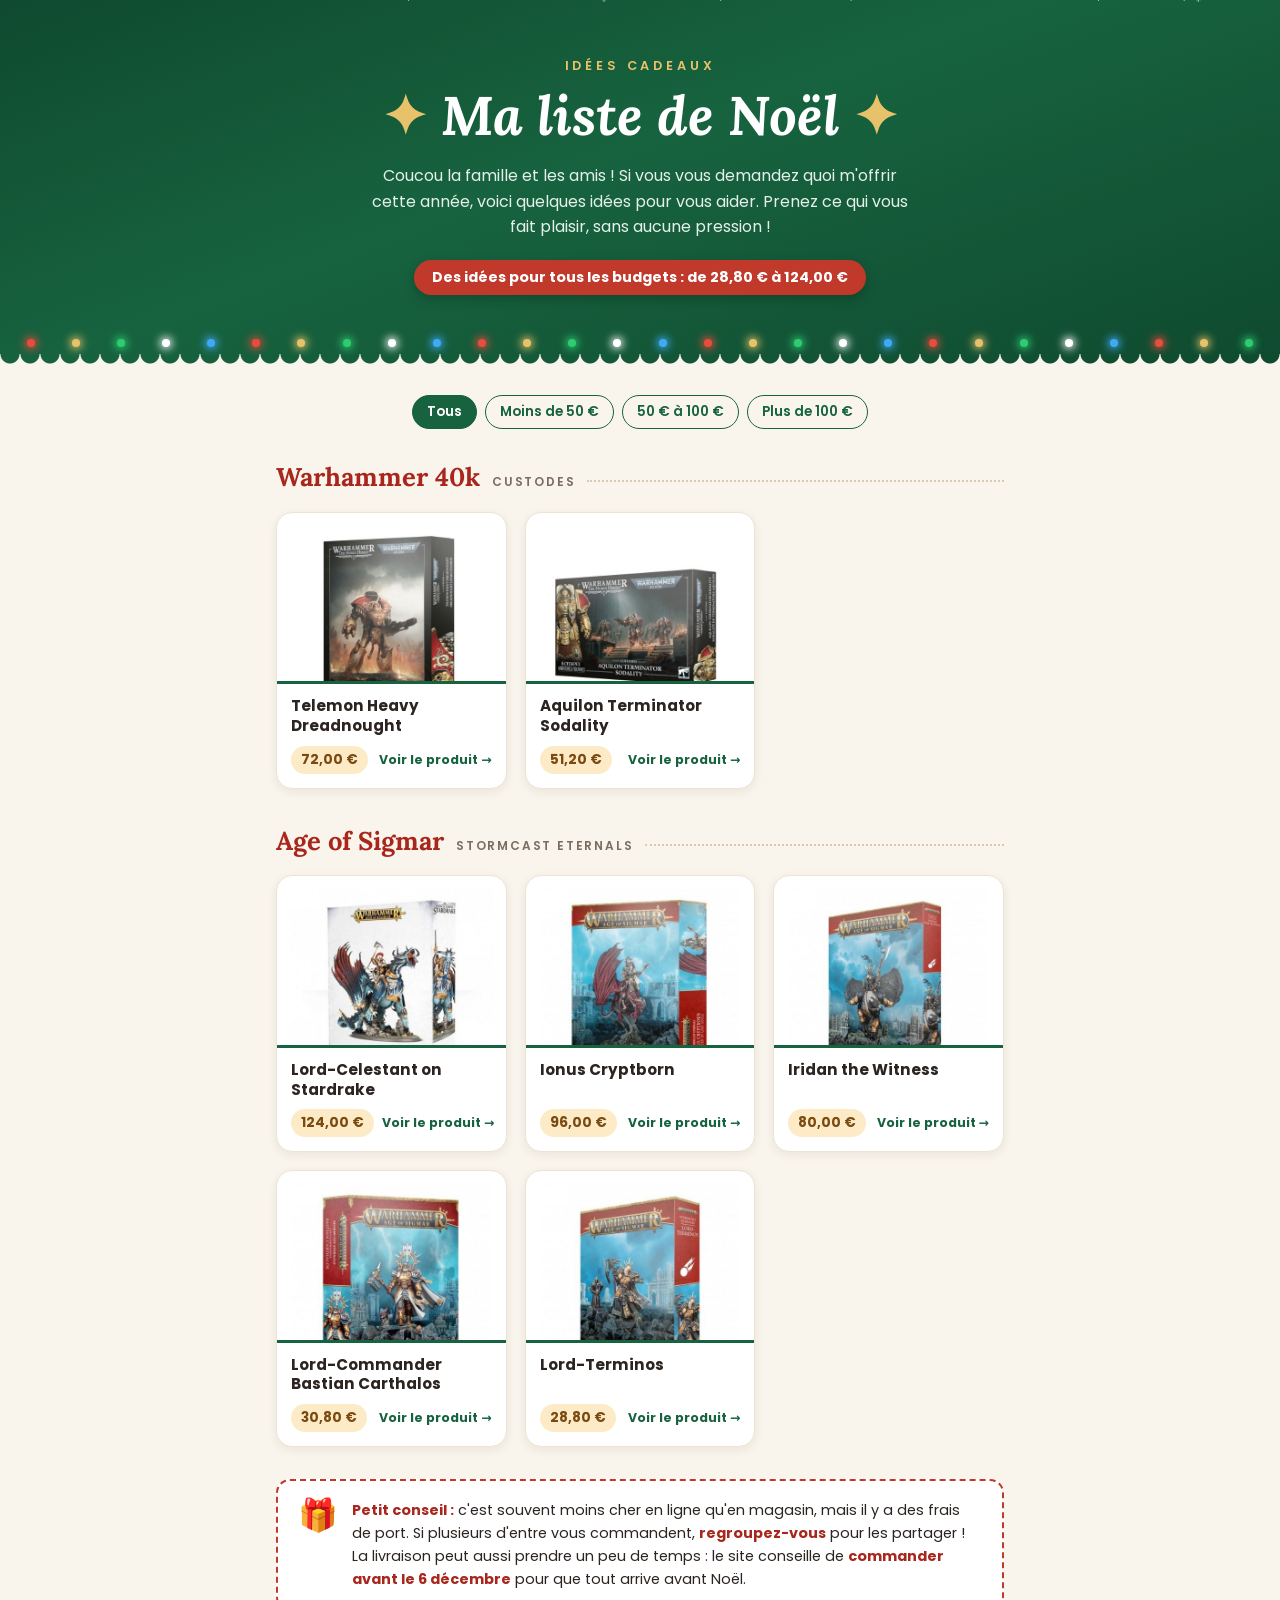
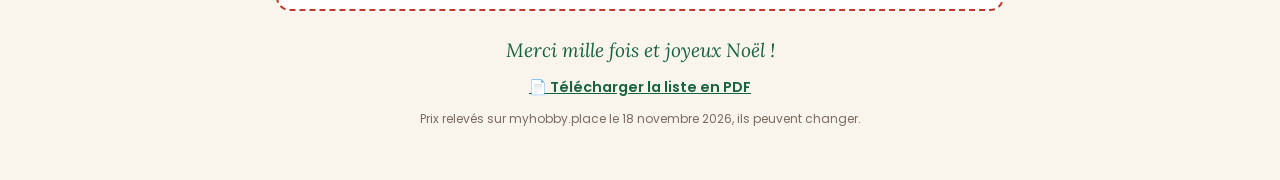
==== index.html @ 2c10b2cf "Add Christmas list site for GitHub Pages Static page built from liste-de-noel.pdf: gifts loaded from" ====
<!doctype html>
<html lang="fr">
<head>
  <meta charset="utf-8">
  <meta name="viewport" content="width=device-width, initial-scale=1">
  <title>Ma liste de Noël</title>
  <meta name="description" content="Quelques idées cadeaux pour Noël, pour tous les budgets.">
  <link rel="icon" href="data:image/svg+xml,<svg xmlns='http://www.w3.org/2000/svg' viewBox='0 0 100 100'><text y='.9em' font-size='90'>🎁</text></svg>">
  <link rel="preconnect" href="https://fonts.googleapis.com">
  <link rel="preconnect" href="https://fonts.gstatic.com" crossorigin>
  <link href="https://fonts.googleapis.com/css2?family=Lora:ital,wght@0,700;1,500;1,700&family=Poppins:wght@400;600;700&display=swap" rel="stylesheet">
  <link rel="stylesheet" href="style.css">
</head>
<body>
  <header class="hero">
    <div class="snow" aria-hidden="true"></div>
    <p class="eyebrow">Idées cadeaux</p>
    <h1>
      <span class="star" aria-hidden="true">✦</span>
      Ma liste de Noël
      <span class="star star--late" aria-hidden="true">✦</span>
    </h1>
    <p class="intro">
      Coucou la famille et les amis ! Si vous vous demandez quoi m'offrir cette année,
      voici quelques idées pour vous aider. Prenez ce qui vous fait plaisir, sans aucune pression !
    </p>
    <p class="budget-pill" id="budget-pill">Des idées pour tous les budgets</p>
    <div class="lights" aria-hidden="true"></div>
  </header>

  <main>
    <nav class="filters" aria-label="Filtrer par budget">
      <button type="button" class="chip is-active" data-min="0" data-max="Infinity" aria-pressed="true">Tous</button>
      <button type="button" class="chip" data-min="0" data-max="50" aria-pressed="false">Moins de 50 €</button>
      <button type="button" class="chip" data-min="50" data-max="100" aria-pressed="false">50 € à 100 €</button>
      <button type="button" class="chip" data-min="100" data-max="Infinity" aria-pressed="false">Plus de 100 €</button>
    </nav>

    <div id="sections"></div>
    <p class="empty" id="empty" hidden>Aucune idée dans ce budget… essayez un autre filtre !</p>

    <noscript>
      <p class="empty">Cette page a besoin de JavaScript pour afficher la liste.
        Vous pouvez aussi <a href="liste-de-noel.pdf">télécharger la liste en PDF</a>.</p>
    </noscript>

    <aside class="tip">
      <span class="tip__icon" aria-hidden="true">🎁</span>
      <p>
        <strong>Petit conseil :</strong> c'est souvent moins cher en ligne qu'en magasin, mais il y a
        des frais de port. Si plusieurs d'entre vous commandent, <strong>regroupez-vous</strong> pour
        les partager ! La livraison peut aussi prendre un peu de temps : le site conseille de
        <strong>commander avant le 6 décembre</strong> pour que tout arrive avant Noël.
      </p>
    </aside>

    <footer class="footer">
      <p class="thanks">Merci mille fois et joyeux Noël !</p>
      <p><a class="pdf-link" href="liste-de-noel.pdf" download>📄 Télécharger la liste en PDF</a></p>
      <p class="small">Prix relevés sur myhobby.place le 18 novembre 2026, ils peuvent changer.</p>
    </footer>
  </main>

  <script src="app.js"></script>
</body>
</html>
---- style.css ----
:root {
  --green: #17633f;
  --green-dark: #0f4a2f;
  --red: #c0392b;
  --red-text: #a8261b;
  --gold: #e8c26a;
  --cream: #f9f4ec;
  --card: #ffffff;
  --ink: #2b2420;
  --muted: #7a6c60;
  --price-bg: #fdebc8;
  --price-ink: #7a4a10;
  --border: #ece3d4;
  --ease-out: cubic-bezier(.2, .8, .2, 1);
}

* { box-sizing: border-box; }

html { -webkit-text-size-adjust: 100%; }

body {
  margin: 0;
  background: var(--cream);
  color: var(--ink);
  font-family: "Poppins", system-ui, sans-serif;
  line-height: 1.6;
}

a { color: inherit; }

/* ---------- Hero ---------- */
.hero {
  position: relative;
  overflow: hidden;
  padding: 56px 16px 72px;
  text-align: center;
  color: #fff;
  background: linear-gradient(160deg, var(--green-dark) 0%, var(--green) 45%, var(--green-dark) 100%);
}

/* scalloped bottom edge */
.hero::after {
  content: "";
  position: absolute;
  left: 0; right: 0; bottom: -1px;
  height: 14px;
  background: radial-gradient(circle at 10px 0, transparent 9px, var(--cream) 10px) repeat-x;
  background-size: 20px 14px;
}

.eyebrow {
  margin: 0 0 8px;
  color: var(--gold);
  font-size: .8rem;
  font-weight: 600;
  letter-spacing: .3em;
  text-transform: uppercase;
}

h1 {
  margin: 0 0 16px;
  font-family: "Lora", Georgia, serif;
  font-style: italic;
  font-weight: 700;
  font-size: clamp(2rem, 7vw, 3.4rem);
  line-height: 1.15;
}

.star {
  display: inline-block;
  color: var(--gold);
  font-style: normal;
  animation: twinkle 2.6s ease-in-out infinite;
}
.star--late { animation-delay: 1.3s; }

@keyframes twinkle {
  0%, 100% { transform: scale(1) rotate(0); opacity: 1; }
  50%      { transform: scale(.7) rotate(45deg); opacity: .6; }
}

.intro {
  max-width: 560px;
  margin: 0 auto 20px;
  color: #e6f0ea;
}

.budget-pill {
  display: inline-block;
  margin: 0;
  padding: 6px 18px;
  border-radius: 999px;
  background: var(--red);
  font-size: .9rem;
  font-weight: 700;
  box-shadow: 0 4px 12px rgba(0, 0, 0, .2);
  animation: pop-in .6s var(--ease-out) .5s backwards;
}

@keyframes pop-in {
  0%   { transform: scale(0); opacity: 0; }
  60%  { transform: scale(1.12); opacity: 1; }
  80%  { transform: scale(.96); }
  100% { transform: scale(1); }
}

/* ---------- Snowfall ---------- */
.snow {
  position: absolute;
  inset: 0;
  pointer-events: none;
}

.flake {
  position: absolute;
  top: -20px;
  color: rgba(255, 255, 255, .55);
  animation: fall linear infinite;
}

@keyframes fall {
  from { transform: translate(0, 0) rotate(0); }
  to   { transform: translate(var(--drift, 20px), 760px) rotate(180deg); }
}

/* ---------- String of lights ---------- */
.lights {
  position: absolute;
  left: 0; right: 0; bottom: 20px;
  display: flex;
  justify-content: space-around;
  padding: 0 8px;
  pointer-events: none;
}

.bulb {
  width: 8px;
  height: 8px;
  border-radius: 50%;
  background: var(--c);
  box-shadow: 0 0 8px 2px var(--c);
  animation: blink 2.4s ease-in-out infinite;
}

@keyframes blink {
  0%, 100% { opacity: 1; }
  50%      { opacity: .25; box-shadow: none; }
}

/* ---------- Layout ---------- */
main {
  max-width: 760px;
  margin: 0 auto;
  padding: 28px 16px 48px;
}

/* ---------- Filters ---------- */
.filters {
  display: flex;
  flex-wrap: wrap;
  gap: 8px;
  justify-content: center;
  margin-bottom: 28px;
}

.chip {
  padding: 6px 14px;
  border: 1.5px solid var(--green);
  border-radius: 999px;
  background: transparent;
  color: var(--green);
  font: 600 .85rem "Poppins", system-ui, sans-serif;
  cursor: pointer;
  transition: background .2s, color .2s, transform .2s;
}
.chip:hover { transform: translateY(-1px); }
.chip.is-active { background: var(--green); color: #fff; }
.chip:focus-visible { outline: 3px solid var(--gold); outline-offset: 2px; }

/* ---------- Sections ---------- */
.section {
  margin-bottom: 32px;
  transition: opacity .3s;
}
.section.is-hidden { display: none; }

.section__head {
  display: flex;
  align-items: baseline;
  gap: 12px;
  margin-bottom: 14px;
}

.section__head h2 {
  margin: 0;
  color: var(--red-text);
  font-family: "Lora", Georgia, serif;
  font-size: 1.6rem;
  white-space: nowrap;
}

.section__faction {
  color: var(--muted);
  font-size: .75rem;
  font-weight: 600;
  letter-spacing: .15em;
  text-transform: uppercase;
  white-space: nowrap;
}

.section__head::after {
  content: "";
  flex: 1;
  border-bottom: 2px dotted #d8c9b0;
  transform: translateY(-4px);
}

/* ---------- Cards ---------- */
.grid {
  display: grid;
  grid-template-columns: repeat(auto-fill, minmax(200px, 1fr));
  gap: 18px;
  margin: 0;
  padding: 0;
  list-style: none;
}

.grid > li {
  animation: fade-up .55s var(--ease-out) backwards;
  animation-delay: calc(var(--i, 0) * 90ms + 200ms);
  transition: opacity .3s, transform .3s var(--ease-out);
}

@keyframes fade-up {
  from { opacity: 0; transform: translateY(18px); }
  to   { opacity: 1; transform: none; }
}

/* filter: leaving cards */
.grid > li.is-leaving { opacity: 0; transform: scale(.85); }
.grid > li.is-hidden  { display: none; }

.card {
  display: flex;
  flex-direction: column;
  height: 100%;
  overflow: hidden;
  border: 1px solid var(--border);
  border-radius: 16px;
  background: var(--card);
  text-decoration: none;
  box-shadow: 0 3px 10px rgba(80, 60, 30, .08);
  transition: transform .25s var(--ease-out), box-shadow .25s var(--ease-out);
}

.card:hover,
.card:focus-visible {
  transform: translateY(-6px);
  box-shadow: 0 14px 28px rgba(80, 60, 30, .18);
}
.card:focus-visible { outline: 3px solid var(--gold); outline-offset: 2px; }

.card__img {
  display: grid;
  place-items: center;
  aspect-ratio: 4 / 3;
  padding: 12px;
  border-bottom: 3px solid var(--green);
  overflow: hidden;
}

.card__img img {
  width: 100%;
  height: 100%;
  object-fit: contain;
  transition: transform .35s var(--ease-out);
}

.card:hover .card__img img,
.card:focus-visible .card__img img {
  transform: scale(1.07) rotate(-2deg);
}

.card__body {
  display: flex;
  flex: 1;
  flex-direction: column;
  justify-content: space-between;
  gap: 10px;
  padding: 12px 14px 14px;
}

.card__name {
  margin: 0;
  font-size: .95rem;
  font-weight: 700;
  line-height: 1.3;
}

.card__foot {
  display: flex;
  align-items: center;
  justify-content: space-between;
  gap: 8px;
}

.price {
  padding: 3px 10px;
  border-radius: 999px;
  background: var(--price-bg);
  color: var(--price-ink);
  font-size: .85rem;
  font-weight: 700;
  white-space: nowrap;
}

.cta {
  color: var(--green);
  font-size: .78rem;
  font-weight: 700;
  white-space: nowrap;
}

.cta__arrow {
  display: inline-block;
  transition: transform .25s var(--ease-out);
}

.card:hover .cta__arrow,
.card:focus-visible .cta__arrow {
  transform: translateX(5px);
}

.empty {
  margin: 0 0 32px;
  color: var(--muted);
  text-align: center;
}

/* ---------- Tip ---------- */
.tip {
  display: flex;
  gap: 14px;
  align-items: flex-start;
  margin-top: 8px;
  padding: 18px 20px;
  border: 2px dashed var(--red);
  border-radius: 14px;
  background: #fff;
  font-size: .9rem;
}
.tip p { margin: 0; }
.tip strong { color: var(--red-text); }

.tip__icon {
  font-size: 2rem;
  line-height: 1;
  transform-origin: 50% 80%;
  animation: wiggle 4s ease-in-out infinite;
}

@keyframes wiggle {
  0%, 82%, 100% { transform: rotate(0); }
  85% { transform: rotate(-14deg); }
  88% { transform: rotate(12deg); }
  91% { transform: rotate(-8deg); }
  94% { transform: rotate(5deg); }
}

/* ---------- Footer ---------- */
.footer {
  margin-top: 24px;
  text-align: center;
}
.footer p { margin: 4px 0; }

.thanks {
  color: var(--green);
  font-family: "Lora", Georgia, serif;
  font-style: italic;
  font-size: 1.2rem;
}

.pdf-link {
  display: inline-block;
  margin: 6px 0;
  color: var(--green);
  font-weight: 600;
  font-size: .9rem;
}

.small {
  color: var(--muted);
  font-size: .75rem;
}

/* ---------- Mobile ---------- */
@media (max-width: 480px) {
  .grid { grid-template-columns: 1fr; }
  .bulb:nth-child(even) { display: none; }
  .section__head { flex-wrap: wrap; row-gap: 0; }
  .section__head::after { display: none; }
}

/* ---------- Reduced motion: keep only gentle fades ---------- */
@media (prefers-reduced-motion: reduce) {
  .star, .tip__icon, .bulb, .flake { animation: none; }
  .budget-pill { animation: fade .4s backwards; }
  .grid > li { animation-name: fade; }
  .card, .card__img img, .cta__arrow, .chip, .grid > li { transition: opacity .2s; }
  .card:hover, .card:focus-visible,
  .card:hover .card__img img, .card:focus-visible .card__img img,
  .card:hover .cta__arrow, .chip:hover { transform: none; }
  .grid > li.is-leaving { transform: none; }
}

@keyframes fade {
  from { opacity: 0; }
  to   { opacity: 1; }
}
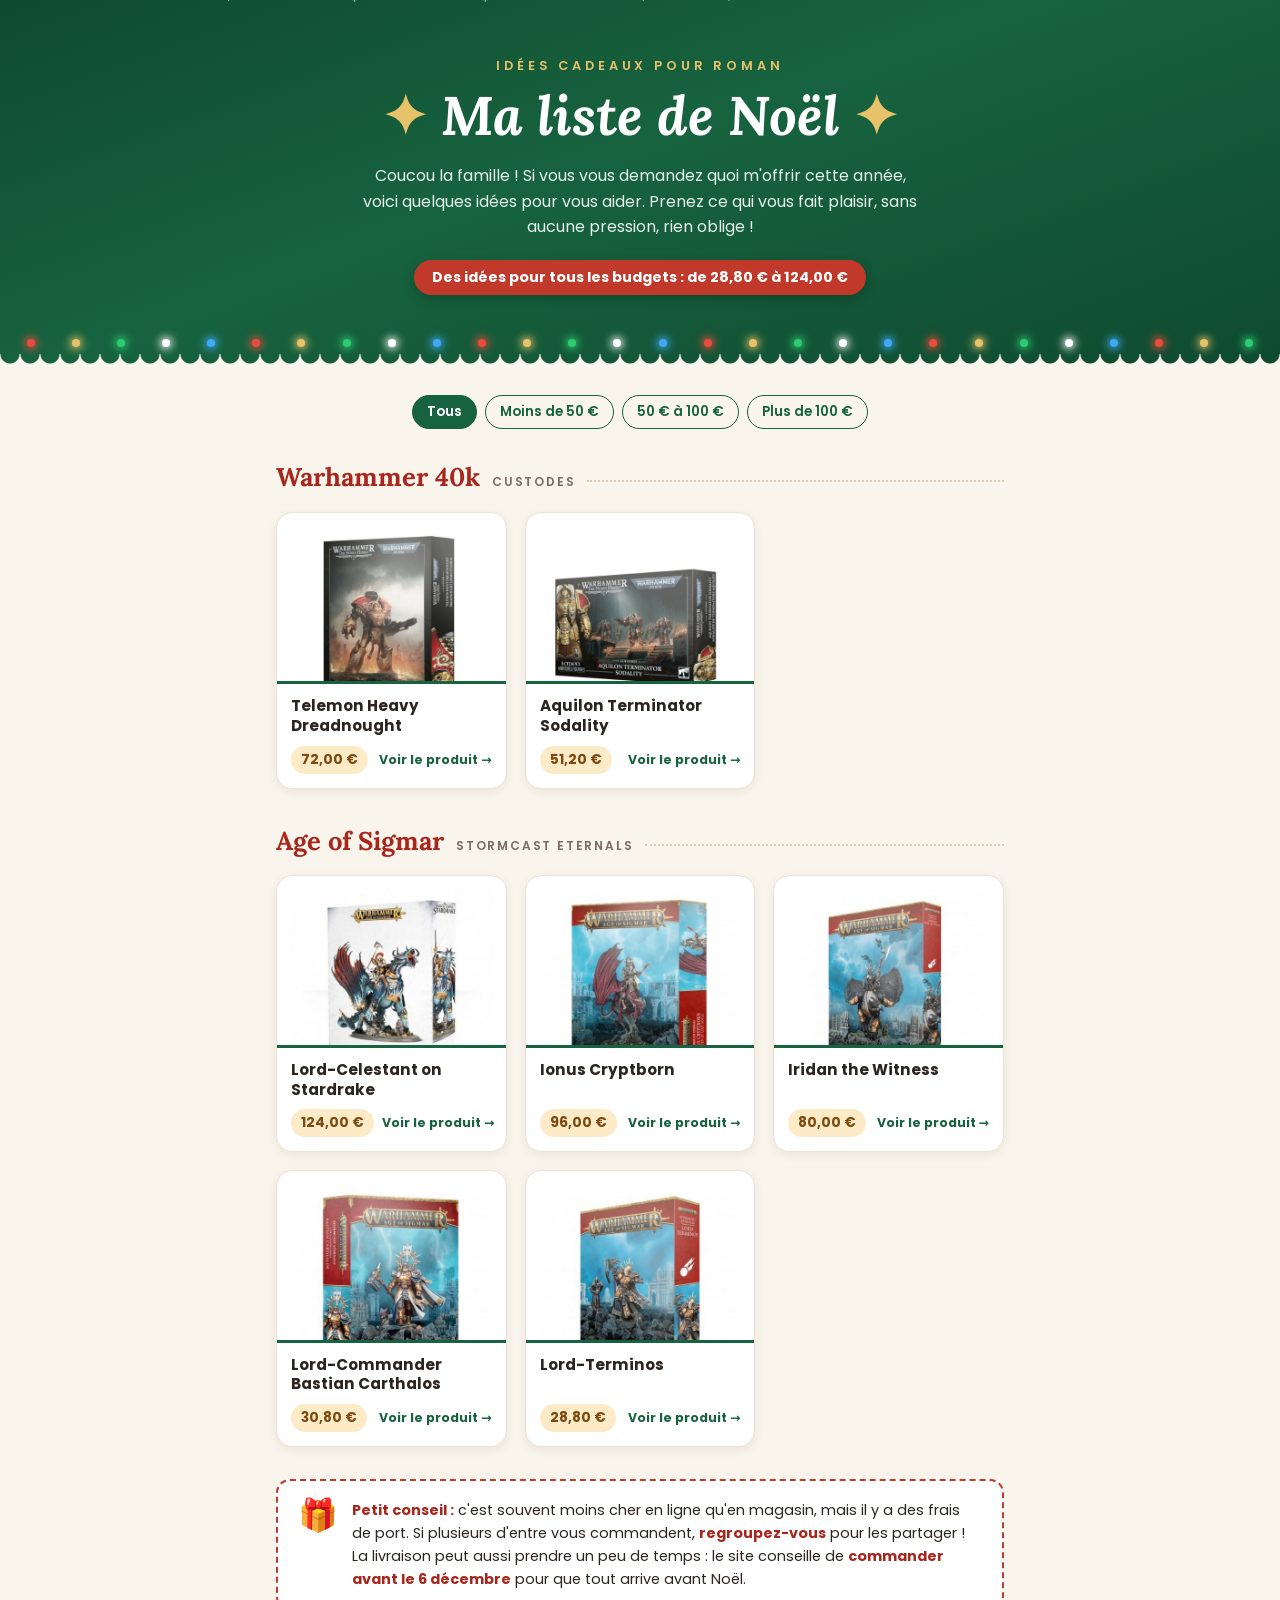
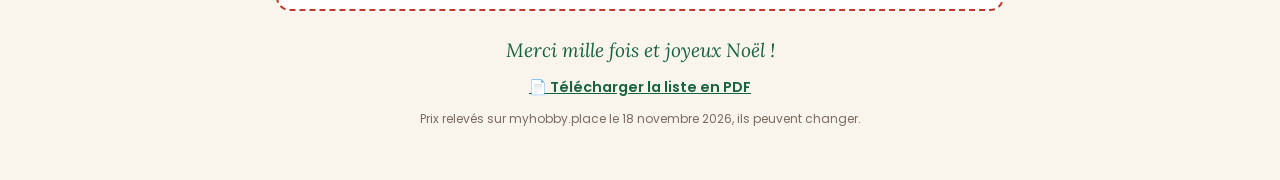
==== commit bc37c42e: "Changed subtitle and description in index" ====
--- a/index.html
+++ b/index.html
@@ -14,15 +14,15 @@
 <body>
   <header class="hero">
     <div class="snow" aria-hidden="true"></div>
-    <p class="eyebrow">Idées cadeaux</p>
+    <p class="eyebrow">Idées cadeaux pour Roman</p>
     <h1>
       <span class="star" aria-hidden="true">✦</span>
       Ma liste de Noël
       <span class="star star--late" aria-hidden="true">✦</span>
     </h1>
     <p class="intro">
-      Coucou la famille et les amis ! Si vous vous demandez quoi m'offrir cette année,
-      voici quelques idées pour vous aider. Prenez ce qui vous fait plaisir, sans aucune pression !
+      Coucou la famille ! Si vous vous demandez quoi m'offrir cette année,
+      voici quelques idées pour vous aider. Prenez ce qui vous fait plaisir, sans aucune pression, rien oblige !
     </p>
     <p class="budget-pill" id="budget-pill">Des idées pour tous les budgets</p>
     <div class="lights" aria-hidden="true"></div>
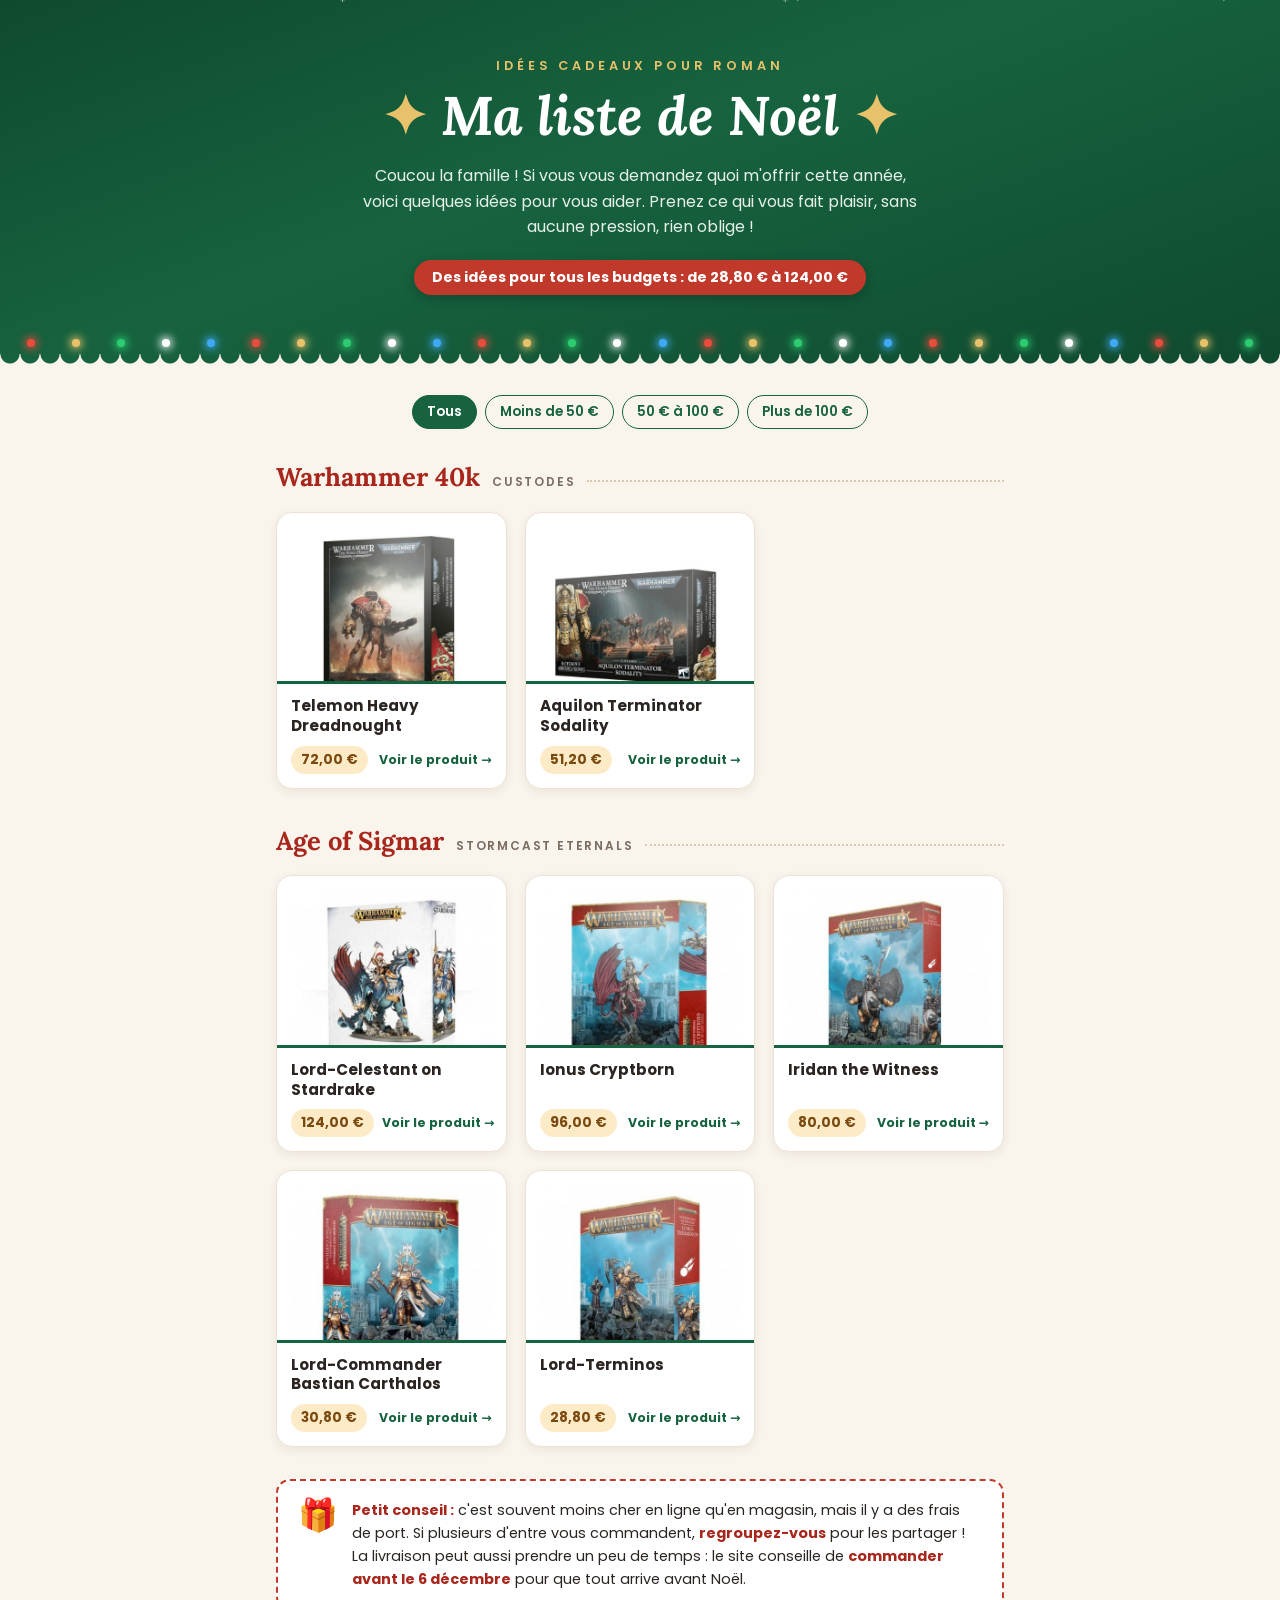
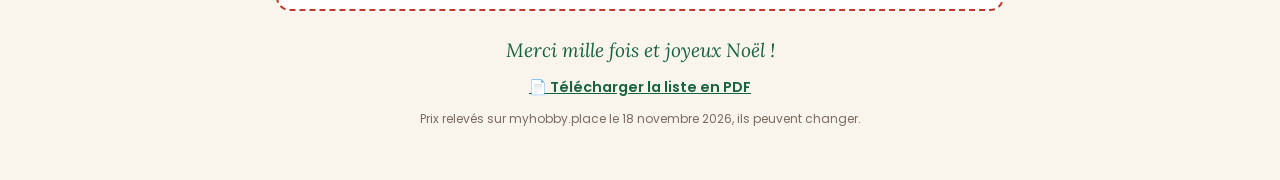
==== commit af375a0f: "Ajoute l'aperçu de lien (Open Graph) pour WhatsApp et autres Ajoute les balises og:* et twitter:card" ====
--- a/index.html
+++ b/index.html
@@ -5,6 +5,20 @@
   <meta name="viewport" content="width=device-width, initial-scale=1">
   <title>Ma liste de Noël</title>
   <meta name="description" content="Quelques idées cadeaux pour Noël, pour tous les budgets.">
+
+  <!-- Link previews (WhatsApp, Messenger, iMessage, Discord…) -->
+  <meta property="og:type" content="website">
+  <meta property="og:locale" content="fr_FR">
+  <meta property="og:site_name" content="Ma liste de Noël">
+  <meta property="og:title" content="🎄 Ma liste de Noël – Roman">
+  <meta property="og:description" content="Quelques idées cadeaux, de 28,80 € à 124 €. Sans aucune pression !">
+  <meta property="og:url" content="https://romanctrl.github.io/liste-de-kdo/">
+  <meta property="og:image" content="https://romanctrl.github.io/liste-de-kdo/images/preview.jpg">
+  <meta property="og:image:type" content="image/jpeg">
+  <meta property="og:image:width" content="1200">
+  <meta property="og:image:height" content="630">
+  <meta property="og:image:alt" content="Haut de la page « Ma liste de Noël » : en-tête vert avec étoiles dorées et guirlande lumineuse">
+  <meta name="twitter:card" content="summary_large_image">
   <link rel="icon" href="data:image/svg+xml,<svg xmlns='http://www.w3.org/2000/svg' viewBox='0 0 100 100'><text y='.9em' font-size='90'>🎁</text></svg>">
   <link rel="preconnect" href="https://fonts.googleapis.com">
   <link rel="preconnect" href="https://fonts.gstatic.com" crossorigin>
